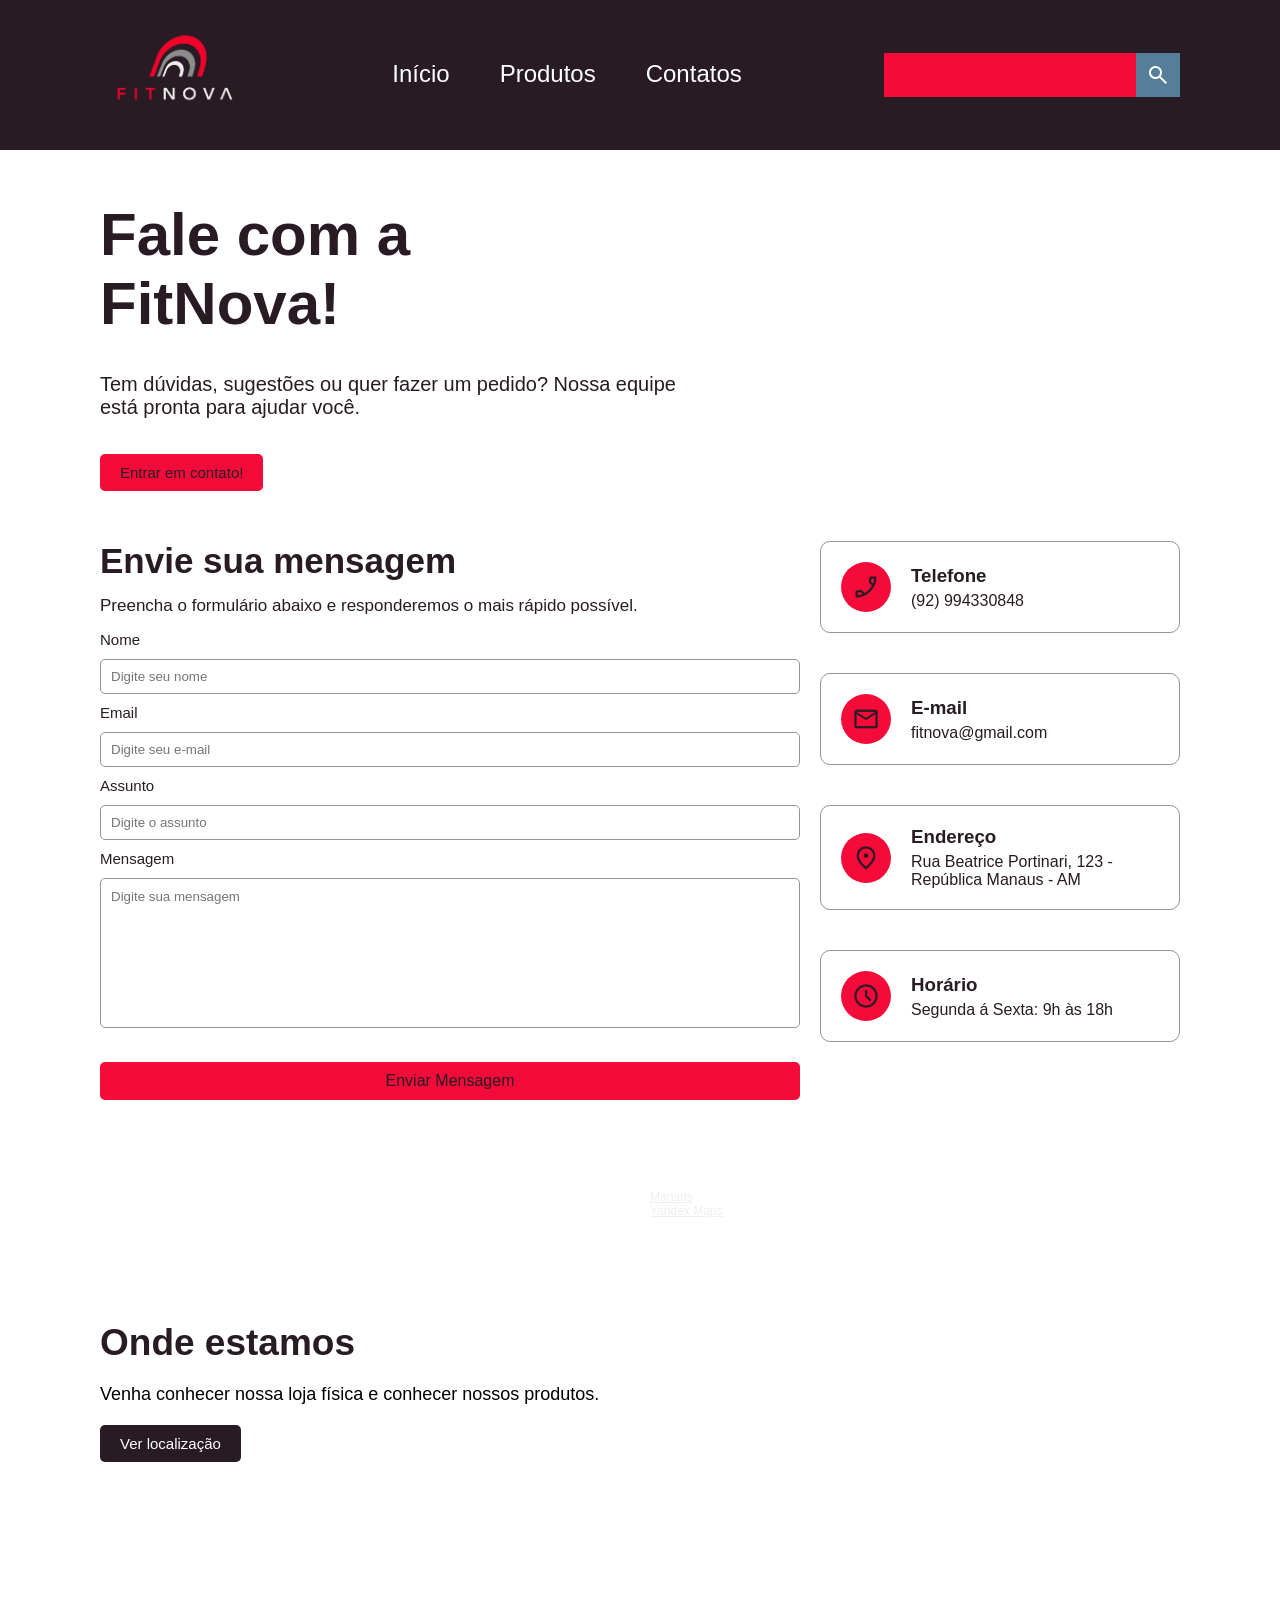
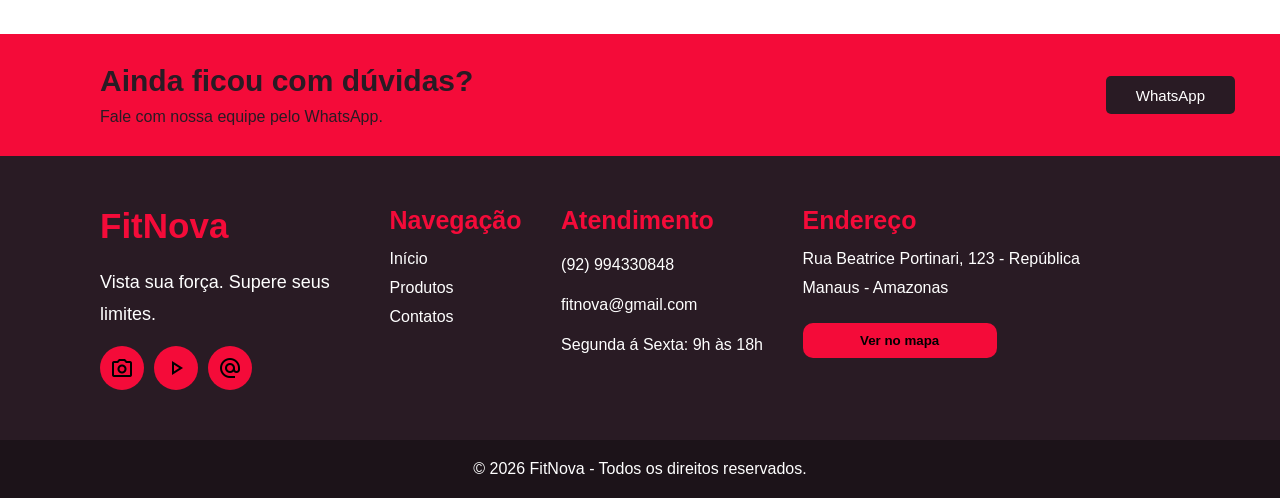
==== projeto-dw/pages/contatos.html @ f9133110 "link da estilização de contatos.html corrigido e adicionado um título em produtos.html" ====
<!DOCTYPE html>
<html lang="pt-br">
<head>
    <meta charset="UTF-8">
    <meta name="viewport" content="width=device-width, initial-scale=1.0">
    <link rel="stylesheet" href="../css/contatos.css">
    <link href="https://fonts.googleapis.com/css2?family=Material+Symbols+Outlined" rel="stylesheet" />
    <title>Contatos</title>
</head>
<body>
     <!-- HEADER -->
    <div id="header">
        <img id="logo" src="../img/logo.png" alt="">

        <div id="menu">
            <a href="../index.html">Início</a>
            <a href="produtos.html">Produtos</a>
            <a href="contatos.html">Contatos</a>
        </div>

        <div id="search">
            <input type="text" name="" id="">
            <span class="material-symbols-outlined">
                search
            </span>
        </div>
    </div>
    <!-- CONTATOS -->
    <div id="contato">
        <div id="talk">
            <h1>Fale com a  FitNova!</h1>
            <p>Tem dúvidas, sugestões ou quer fazer um pedido? Nossa equipe está pronta para ajudar você.</p>
            <button>Entrar em contato!</button>
        </div>
        <div id="send">
            <h2>Envie sua mensagem</h2>
            <p>Preencha o formulário abaixo e responderemos o mais rápido possível.</p>
            <label for="name">Nome</label>
            <input type="text" id="name" placeholder="Digite seu nome" name="nome" required>
            
            <label for="email">Email</label>
            <input type="email" id="email" placeholder="Digite seu e-mail" name="email" required>

            <label for="assunto">Assunto</label>
            <input type="text" id="assunto" placeholder="Digite o assunto" name="assunto" required>
            
            <label for="mensagem">Mensagem</label>
            <textarea id="mensagem" placeholder="Digite sua mensagem" name="mensagem" required></textarea>

            <button id="botao">Enviar Mensagem</button>
        </div>
        <div id="boxs">
            <div id="box1">
                <span class="material-symbols-outlined">
                    phone_enabled
                </span>
                <div class="texto">
                    <h3>Telefone</h3>
                    <p>(92) 994330848</p>
                </div>
            </div>
            
            <div id="box2" >
                <span class="material-symbols-outlined">
                mail
                </span>
                <div class="texto">
                    <h3>E-mail</h3>
                    <p>fitnova@gmail.com</p>
                </div>
            </div>
            
            <div id="box3">
                <span class="material-symbols-outlined">
                location_on
                </span>
                <div class="texto">
                    <h3>Endereço</h3>
                    <p>Rua Beatrice Portinari, 123 - República Manaus - AM</p>
                </div>
            </div>

            <div id="box4">
                <span class="material-symbols-outlined">
                schedule
                </span>
                <div class="texto">
                    <h3>Horário</h3>
                    <p>Segunda á Sexta: 9h às 18h</p>
                </div>
            </div>
        </div>
        <div id="locate">
            <div id="words">
                <h2>Onde estamos</h2>
                <p>Venha conhecer nossa loja física e conhecer nossos produtos.</p>
                <button>Ver localização</button>
            </div><div id="mapa" style="position:relative;overflow:hidden;"><a href="https://yandex.com/maps/21234/manaus/?utm_medium=mapframe&utm_source=maps" style="color:#eee;font-size:12px;position:absolute;top:0px;">Manaus</a><a href="https://yandex.com/maps/21234/manaus/?ll=-59.982250%2C-3.133990&utm_medium=mapframe&utm_source=maps&z=16.73" style="color:#eee;font-size:12px;position:absolute;top:14px;">Yandex Maps</a><iframe src="https://yandex.com/map-widget/v1/?ll=-59.982250%2C-3.133990&z=16.73" width="560" height="400" frameborder="1" allowfullscreen="true" style="position:relative;"></iframe></div>
        </div>
        <div id="duvida">
            <div id="perguntas">
                <h3>Ainda ficou com dúvidas?</h3>
                <p>Fale com nossa equipe pelo WhatsApp.</p>
            </div>
            <button>WhatsApp</button>
        </div>

    </div>
    <!-- BANNER -->
    <div id="banner">
    <div id="texto-banner">
        <h1>FitNova</h1>
        <p>Vista sua força. Supere seus limites.</p>
        <div id="button-banner">
            <button><span class="material-symbols-outlined">photo_camera</span></button>
            <button><span class="material-symbols-outlined">play_arrow</span></button>
            <button><span class="material-symbols-outlined">alternate_email</span></button>
        </div>
    </div>

    <div id="menu-banner">
        <h1>Navegação</h1>
        <a href="../index.html">Início</a>
        <a href="produtos.html">Produtos</a>
        <a href="contatos.html">Contatos</a>
    </div>
    <div id="info-banner">
        <h1>Atendimento</h1>
        <p>(92) 994330848</p>
        <p>fitnova@gmail.com</p>
        <p>Segunda á Sexta: 9h às 18h</p>
    </div>
    <div id="local-banner">
        <h1>Endereço</h1>
        <p>Rua Beatrice Portinari, 123 - República</p>
        <p>Manaus - Amazonas</p>
        <button>Ver no mapa</button>
    </div>
    </div>
    <div id="direitos">
        <p>© 2026 FitNova - Todos os direitos reservados.</p>
    </div>
</body>
</html>
---- projeto-dw/css/contatos.css ----
*{
    margin: 0;
    padding: 0;
    border: 0;
    font-family: Verdana, Geneva, Tahoma, sans-serif;
    box-sizing: border-box;
}

#header{
    background-color: #291b24;
    display: flex;
    flex-direction: row;
    justify-content: space-between;
    align-items: center;
    padding: 0 100px;
}

#logo{
    width: 150px;
}

#menu{
    display: flex;
    gap: 10px; 
}

#menu a{
    color: #fff;
    text-decoration: none;
    font-size: 24px;
    padding: 5px 20px;
    border-bottom: solid 3px transparent;
}

#menu a:hover{
    border-bottom: solid 3px #f40b39;
    transition: border 0.7s ease;
}

#search{
    display: flex;

}

#search input{
    background-color: #f40b39;
    font-size: 18px;
    padding: 10px;
    color: #000;
    outline: none;
}

#search input:focus{
    box-shadow: rgba(50, 50, 93, 0.25) 0px 6px 12px -2px, rgba(0, 0, 0, 0.3) 0px 3px 7px -3px;
}

#search span{
    background-color: #557f98;
    color: #fff;
    padding: 10px;
    cursor: pointer;
}

#search span:hover{
    box-shadow: rgba(0, 0, 0, 0.17) 0px -23px 25px 0px inset, rgba(0, 0, 0, 0.15) 0px -36px 30px 0px inset, rgba(0, 0, 0, 0.1) 0px -79px 40px 0px inset, rgba(0, 0, 0, 0.06) 0px 2px 1px, rgba(0, 0, 0, 0.09) 0px 4px 2px, rgba(0, 0, 0, 0.09) 0px 8px 4px, rgba(0, 0, 0, 0.09) 0px 16px 8px, rgba(0, 0, 0, 0.09) 0px 32px 16px;
}
/* CONTATOS */
#contato{
    display: flex;
    flex-wrap: wrap;
}
#talk{
    width: 100%;
    margin: 50px 100px;
}

#talk h1{
    margin-bottom: 35px;
    font-size: 60px;
    width: 500px;
    color: #291b24;
}
#talk p{
    width: 580px;
    font-size: 20px;
    margin-bottom: 35px;
    color: #291b24;
}
#talk button{
    font-size: 15px;
    background-color: #f40b39;
    padding: 10px 20px;
    border-radius: 5px;
    cursor: pointer;
    outline: none;
    color: #291b24;
}
#talk button:hover{
    cursor: pointer;
    box-shadow: rgba(0, 0, 0, 0.35) 0px 5px 15px;
    transition: all 0.5s ease;
    background-color: #c20829;
}

#send{
    flex: 2;
    margin-left: 100px;
}
#send h2{
    font-size: 35px;
    margin-bottom: 15px;
    color: #291b24;
}
#send p{
    font-size: 17px;
    margin-bottom: 15px;
    color: #291b24;
}
#send label{
    font-size: 15px;
    margin-bottom: 10px;
    color: #291b24;
}
#name, #email, #assunto{
    border: #949494 solid 1px ;
    border-radius: 5px;
    height: 35px;
    width: 700px;
    padding: 10px;
    display: block;
    outline: none;
    margin: 10px 0px;
}
#mensagem{
    border: 1px solid #949494;
    border-radius: 5px;
    width: 700px;
    height: 150px;
    padding: 10px;
    margin-top: 10px;
    margin-bottom: 30px;
    outline: none;
    resize: none;
}
#botao{
    width: 700px;
    background-color: #f40b39;
    font-size: 16px;
    padding: 10px 20px;
    border-radius: 5px;
    cursor: pointer;
    outline: none;
    color: #291b24;
}

#botao:hover{
    cursor: pointer;
    box-shadow: rgba(0, 0, 0, 0.35) 0px 5px 15px;
    transition: all 0.5s ease;
    background-color: #c20829;
}

#boxs{
    flex: 1;
    display: flex;
    flex-direction: column;
    gap: 20px;
    margin-right: 100px;
    
}
#box1,#box2,#box3,#box4{
    display: flex;
    align-items: center;
    gap: 20px;
    border: 1px solid #949494; 
    border-radius: 10px; 
    padding: 20px;
    margin-bottom: 20px;
    background-color: #fff;

}
#box1 span,#box2 span,#box3 span,#box4 span{
    width: 50px;
    height: 50px;
    min-width: 50px;
    display: flex;
    justify-content: center;
    align-items: center;
    background-color: #f40b39;
    border-radius: 50%;
    font-size: 28px;
    color: #291b24;
}
.texto{
    display: flex;
    flex-direction: column;
}
.texto h3{
    margin-bottom: 5px;
    color: #291b24;
}
.texto p{
    color: #291b24;
}

#locate{
    display: flex;
    align-items: center;
    gap: 50px;
    margin-top: 90px;
    margin-bottom: 40px;
}
#words{
    flex: 1 ;
    margin-left: 100px;
    display: block;
}
#words h2{
    color: #291b24;
    font-size: 37px;
    margin-bottom: 20px;
}
#words p{
    font-size: 18px;
    width: 500px;
    margin-bottom: 20px;
}
#words button{
    background-color: #291b24;
    padding:10px 20px ;
    border-radius: 5px;
    font-size: 15px;
    cursor: pointer;
    color: #fff;
    outline: none;
}
#words button:hover{
    background-color: #120c0f;
    transition: all 0.5s ease;
    cursor: pointer;
    box-shadow: rgba(0, 0, 0, 0.35) 0px 5px 15px;
}
#mapa{
    flex: 3;
}
#mapa iframe{
    width: 650px;
    height: 400px;
    border-radius: 20px;
}

#duvida{
    background-color: #f40b39;
    width: 100%;
    height: auto;
    display: flex;
    padding-left: 100px;
    flex-wrap: wrap;
    justify-content: space-between;
}
#perguntas{
    margin: 30px 0px;
}
#perguntas h3{
    color: #291b24;
    font-size: 30px;
    margin-bottom: 10px;
}
#perguntas p{
    color: #291b24;
    font-size: 16px;
}
#duvida button{
    font-size: 15px;
    margin: 42px 45px;
    padding: 1px 30px;
    border-radius: 5px;
    background-color: #291b24;
    color: #fff;
    cursor: pointer;
    outline: none;
}
#duvida button:hover{
    background-color: #120c0f;
    transition: all 0.5s ease;
    cursor: pointer;
    box-shadow: rgba(0, 0, 0, 0.35) 0px 5px 15px;
}
/* BANNER */

#banner{
    background-color: #291b24;
    display: flex;
    padding: 50px 100px;
    justify-content: space-between;
    flex-wrap: wrap;
}

#texto-banner{
    display: flex;
    flex-direction: column;
    width: 250px;
}

#texto-banner h1{
    color: #f40b39;
    font-size: 35px;
    margin-bottom: 20px;
}

#texto-banner p{
    color: white;
    font-size: 18px;
    margin-bottom:15px;
    line-height: 1.8;
}

/* mudei aqui */

#button-banner{
    display: flex;
    gap: 10px;
    flex-wrap: wrap;
}

/* mudei aqui */

#button-banner button{
    padding: 10px;
    background-color: #f40b39;
    border-radius: 50%;
    display: flex;
}

#menu-banner{
    display: flex;
    flex-direction: column;
}

#menu-banner h1{
    color: #f40b39;
    font-size: 25px;
    margin-bottom: 10px;
}

#menu-banner a{
    text-decoration: none;
    color: white;
    line-height: 1.8;
}

/* mudei aqui */

#menu-banner a:hover{
    border-bottom: solid 3px #f40b39;
    transition: border 0.7s ease;
    width: 80px;
}

#info-banner{
    display: flex;
    flex-direction: column;
}

#info-banner h1{
    color: #f40b39;
    font-size: 25px;
    margin-bottom: 10px;
}

#info-banner p{
    line-height: 2.5;
    color: white;
}

#local-banner{
    display: flex;
    flex-direction: column;
    padding: 0px 100px 0px 0px;
}

#local-banner h1{
    color: #f40b39;
    font-size: 25px;
    margin-bottom: 10px;
}

#local-banner p{
    color: white;
    line-height: 1.8;
}

#local-banner button{
    padding: 10px;
    background-color: #f40b39;
    border-radius: 10px;
    width: 70%;
    margin-top: 20px;
    font-weight: bold;
}

#banner button:hover{
    cursor: pointer;
    box-shadow: rgba(0, 0, 0, 0.35) 0px 5px 15px;
    transition: all 0.5s ease;
    background-color: #c20829;
}

/* DIREITOS */

#direitos{
    background-color: #1c1319;
    text-align: center;
    padding: 20px 100px;
    color: white;
}
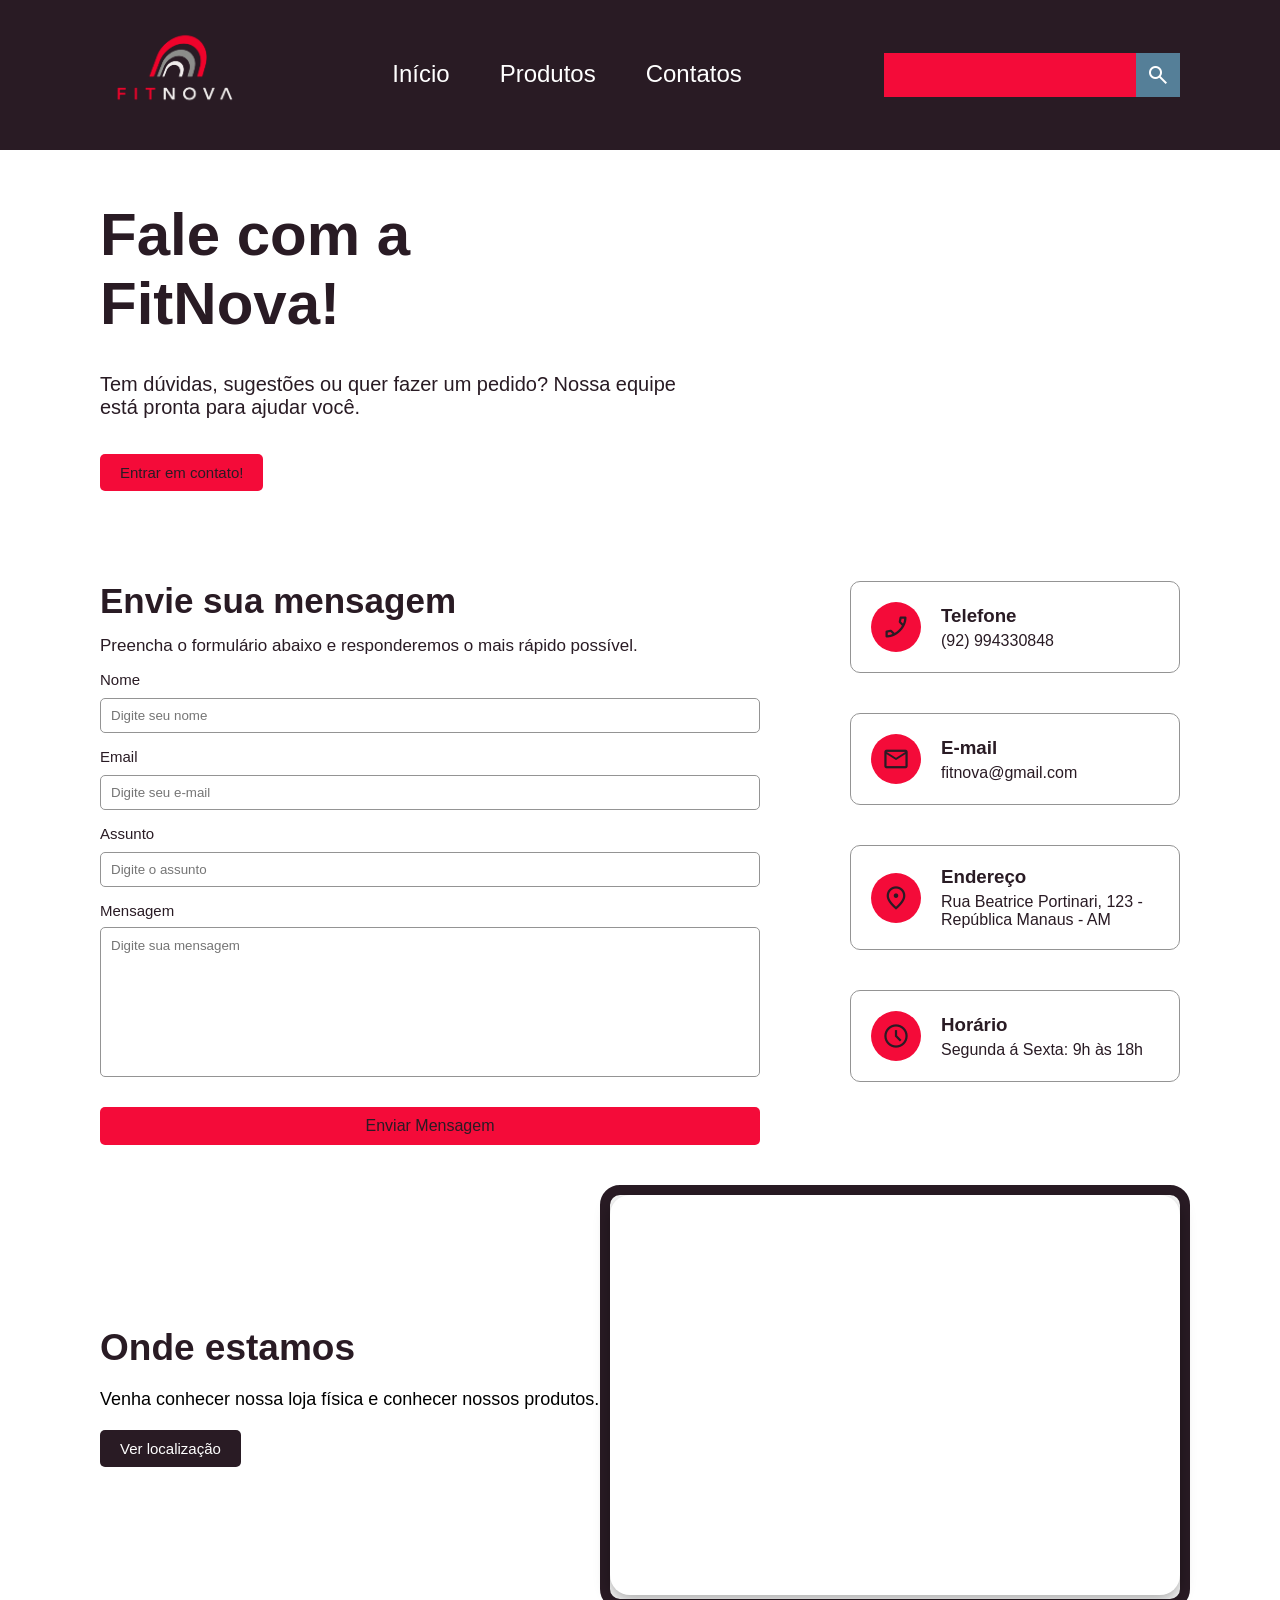
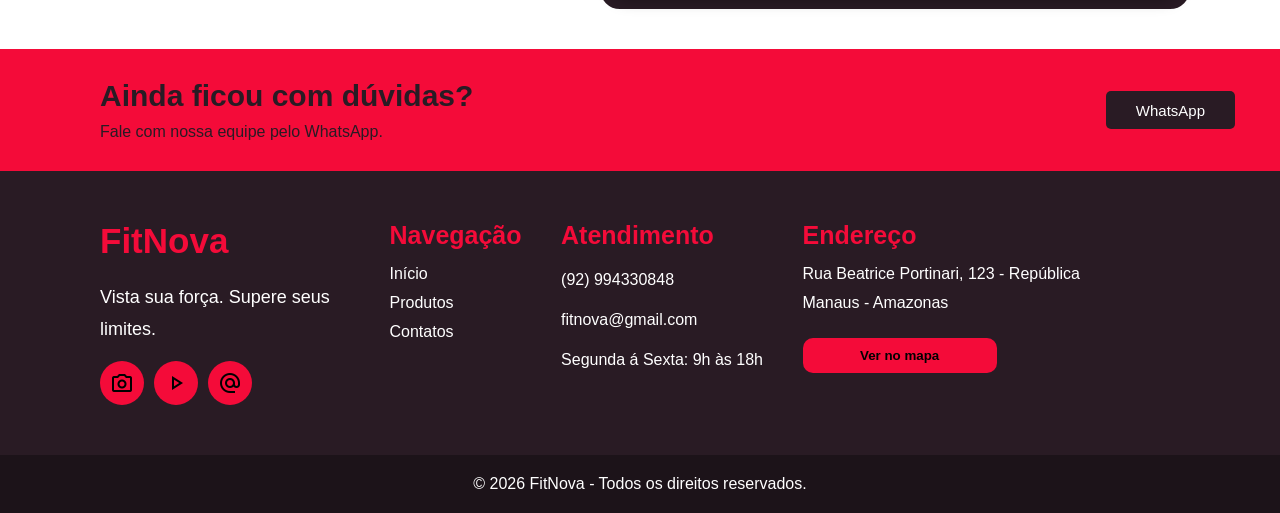
==== commit 2de95927: "calma" ====
--- a/projeto-dw/pages/contatos.html
+++ b/projeto-dw/pages/contatos.html
@@ -5,6 +5,7 @@
     <meta name="viewport" content="width=device-width, initial-scale=1.0">
     <link rel="stylesheet" href="../css/contatos.css">
     <link href="https://fonts.googleapis.com/css2?family=Material+Symbols+Outlined" rel="stylesheet" />
+    <link rel="icon" href="../img/logo.png" type="image/png">
     <title>Contatos</title>
 </head>
 <body>
@@ -95,7 +96,14 @@
                 <h2>Onde estamos</h2>
                 <p>Venha conhecer nossa loja física e conhecer nossos produtos.</p>
                 <button>Ver localização</button>
-            </div><div id="mapa" style="position:relative;overflow:hidden;"><a href="https://yandex.com/maps/21234/manaus/?utm_medium=mapframe&utm_source=maps" style="color:#eee;font-size:12px;position:absolute;top:0px;">Manaus</a><a href="https://yandex.com/maps/21234/manaus/?ll=-59.982250%2C-3.133990&utm_medium=mapframe&utm_source=maps&z=16.73" style="color:#eee;font-size:12px;position:absolute;top:14px;">Yandex Maps</a><iframe src="https://yandex.com/map-widget/v1/?ll=-59.982250%2C-3.133990&z=16.73" width="560" height="400" frameborder="1" allowfullscreen="true" style="position:relative;"></iframe></div>
+            </div>
+            <div id="mapa">
+                <iframe
+                    src="https://yandex.com/map-widget/v1/?ll=-59.982250%2C-3.133990&z=16.73"
+                    frameborder="0"
+                    allowfullscreen>
+               </iframe>
+</div>
         </div>
         <div id="duvida">
             <div id="perguntas">
@@ -120,9 +128,9 @@
 
     <div id="menu-banner">
         <h1>Navegação</h1>
-        <a href="../index.html">Início</a>
-        <a href="produtos.html">Produtos</a>
-        <a href="contatos.html">Contatos</a>
+        <a href="index.html">Início</a>
+        <a href="pages/produtos.html">Produtos</a>
+        <a href="pages/contatos.html">Contatos</a>
     </div>
     <div id="info-banner">
         <h1>Atendimento</h1>
--- a/projeto-dw/css/contatos.css
+++ b/projeto-dw/css/contatos.css
@@ -68,10 +68,12 @@
 #contato{
     display: flex;
     flex-wrap: wrap;
+    gap: 40px;
 }
 #talk{
     width: 100%;
     margin: 50px 100px;
+    height: auto;
 }
 
 #talk h1{
@@ -105,6 +107,7 @@
 #send{
     flex: 2;
     margin-left: 100px;
+    margin-right: 50px;
 }
 #send h2{
     font-size: 35px;
@@ -117,30 +120,33 @@
     color: #291b24;
 }
 #send label{
+    display: block;
     font-size: 15px;
-    margin-bottom: 10px;
+    margin-top: 15px;
+    margin-bottom: 8px;
     color: #291b24;
 }
 #name, #email, #assunto{
     border: #949494 solid 1px ;
     border-radius: 5px;
     height: 35px;
-    width: 700px;
+    width: 100%;
     padding: 10px;
     display: block;
     outline: none;
     margin: 10px 0px;
 }
 #mensagem{
+    display: block;
     border: 1px solid #949494;
     border-radius: 5px;
-    width: 700px;
+    width: 100%;
     height: 150px;
     padding: 10px;
-    margin-top: 10px;
+    margin-top: 0;
     margin-bottom: 30px;
-    outline: none;
     resize: none;
+    outline: none;
 }
 #botao{
     width: 700px;
@@ -151,6 +157,7 @@
     cursor: pointer;
     outline: none;
     color: #291b24;
+    width: 100%;
 }
 
 #botao:hover{
@@ -166,6 +173,8 @@
     flex-direction: column;
     gap: 20px;
     margin-right: 100px;
+    width: 100%;
+    height: auto;
     
 }
 #box1,#box2,#box3,#box4{
@@ -206,9 +215,9 @@
 #locate{
     display: flex;
     align-items: center;
-    gap: 50px;
-    margin-top: 90px;
-    margin-bottom: 40px;
+    flex-wrap: wrap;
+    width: 100%;
+    margin-right: 90px;
 }
 #words{
     flex: 1 ;
@@ -242,11 +251,15 @@
 }
 #mapa{
     flex: 3;
+    /* width: 100%; */
+    border: solid 10px #291b24;
+    border-radius: 20px;
 }
 #mapa iframe{
-    width: 650px;
+    width: 100%;
     height: 400px;
     border-radius: 20px;
+    box-shadow: rgba(0, 0, 0, 0.35) 0px 5px 15px;
 }
 
 #duvida{
@@ -286,6 +299,8 @@
     cursor: pointer;
     box-shadow: rgba(0, 0, 0, 0.35) 0px 5px 15px;
 }
+
+
 /* BANNER */
 
 #banner{
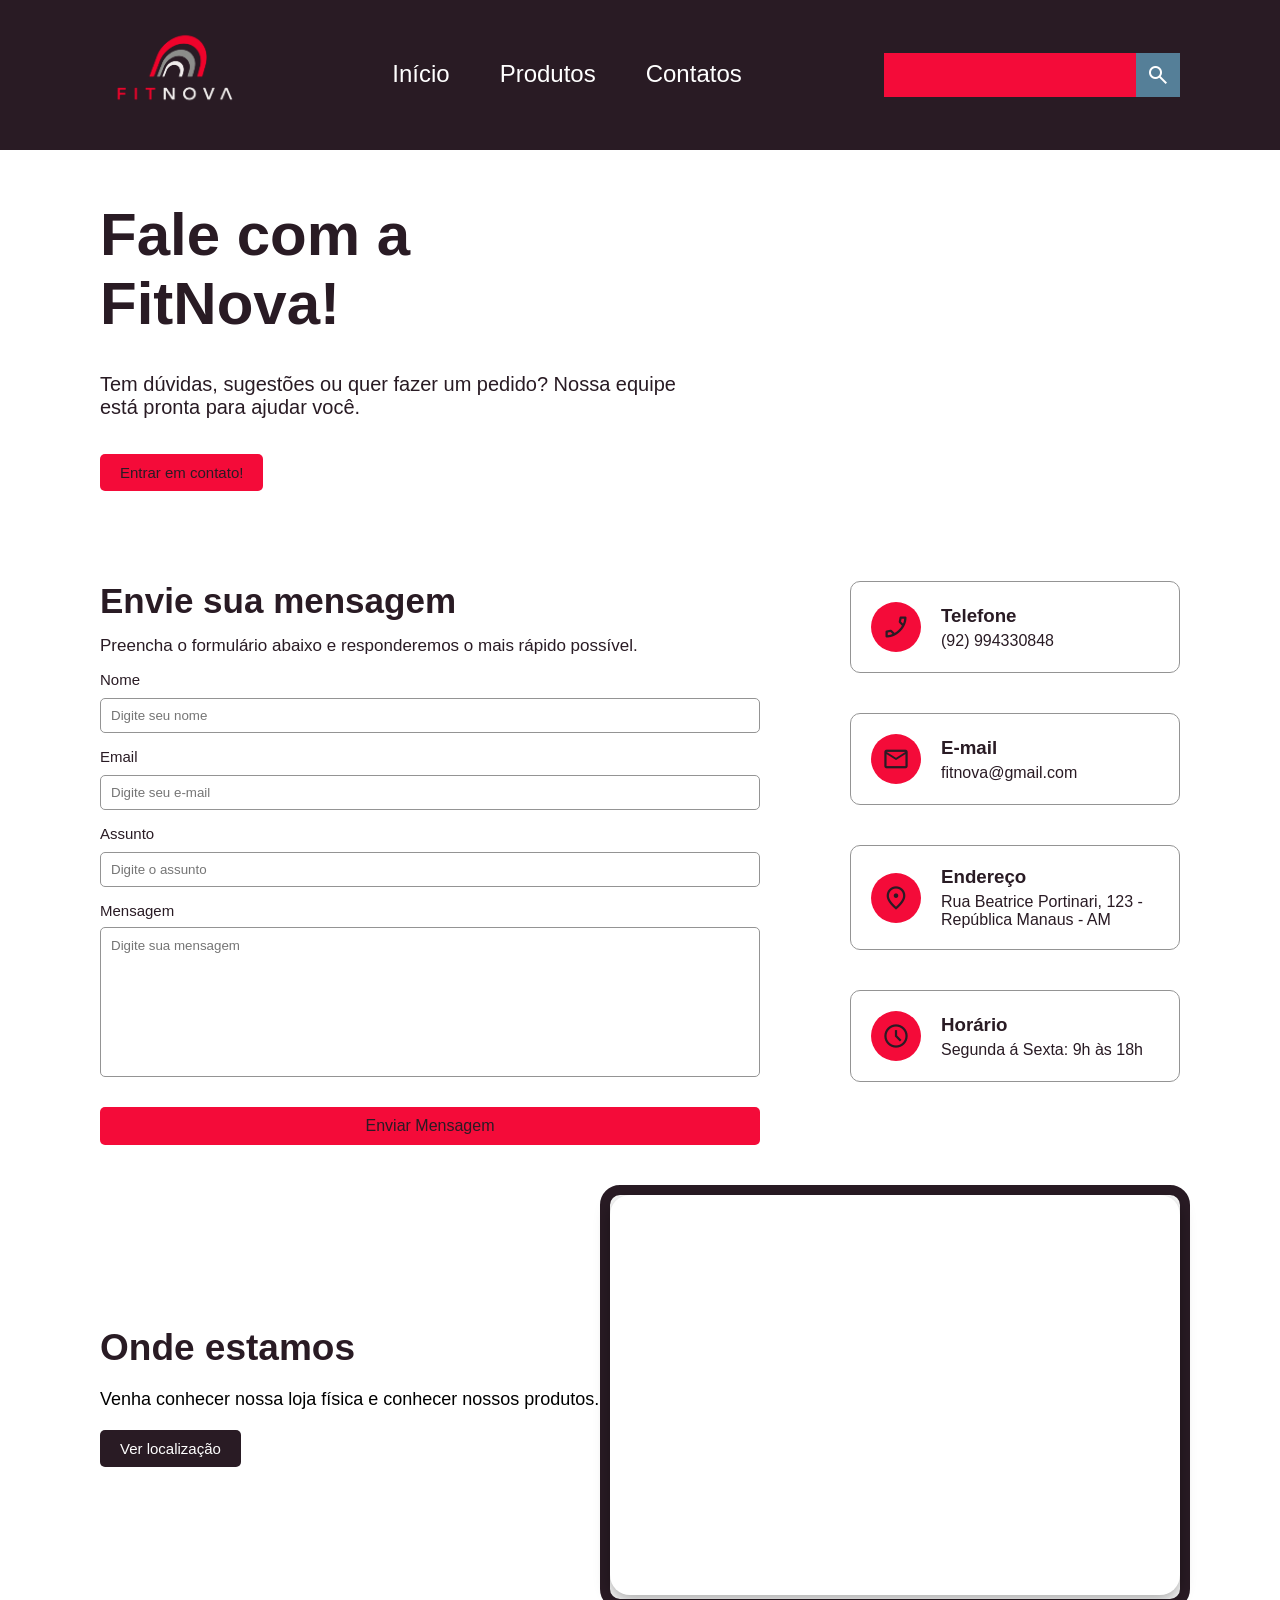
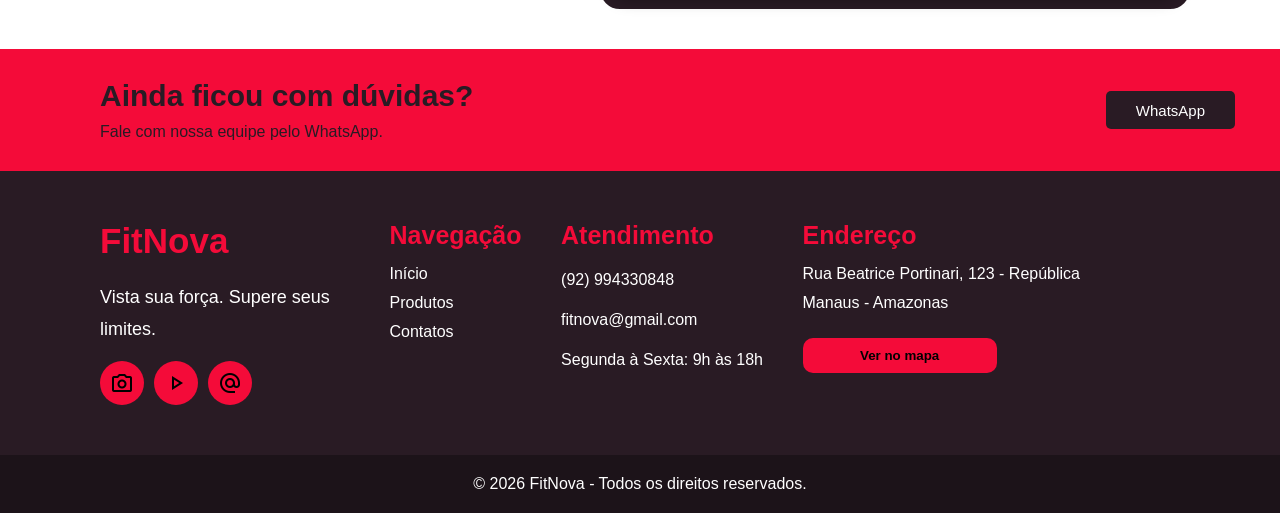
==== commit 0781fe76: "corrigido os links em contatos.html" ====
--- a/projeto-dw/pages/contatos.html
+++ b/projeto-dw/pages/contatos.html
@@ -128,15 +128,15 @@
 
     <div id="menu-banner">
         <h1>Navegação</h1>
-        <a href="index.html">Início</a>
-        <a href="pages/produtos.html">Produtos</a>
-        <a href="pages/contatos.html">Contatos</a>
+        <a href="../index.html">Início</a>
+        <a href="produtos.html">Produtos</a>
+        <a href="contatos.html">Contatos</a>
     </div>
     <div id="info-banner">
         <h1>Atendimento</h1>
         <p>(92) 994330848</p>
         <p>fitnova@gmail.com</p>
-        <p>Segunda á Sexta: 9h às 18h</p>
+        <p>Segunda à Sexta: 9h às 18h</p>
     </div>
     <div id="local-banner">
         <h1>Endereço</h1>
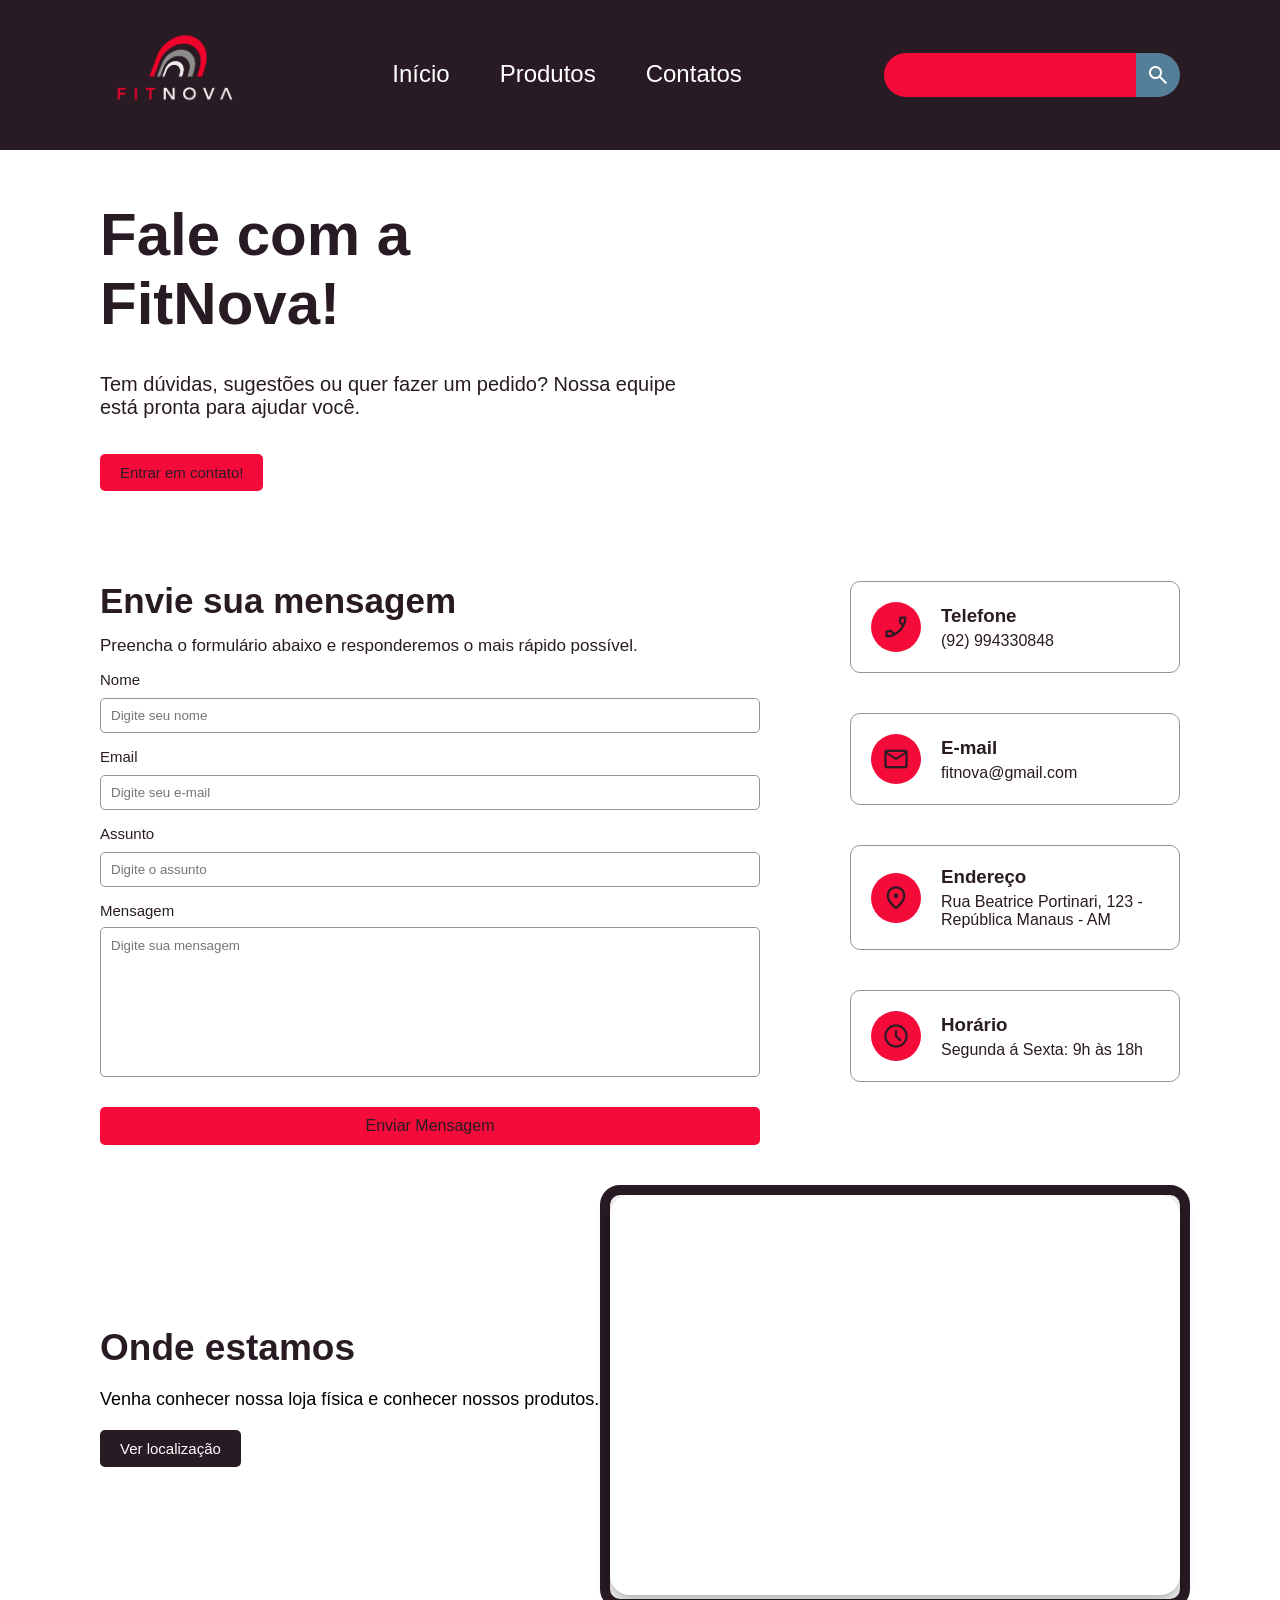
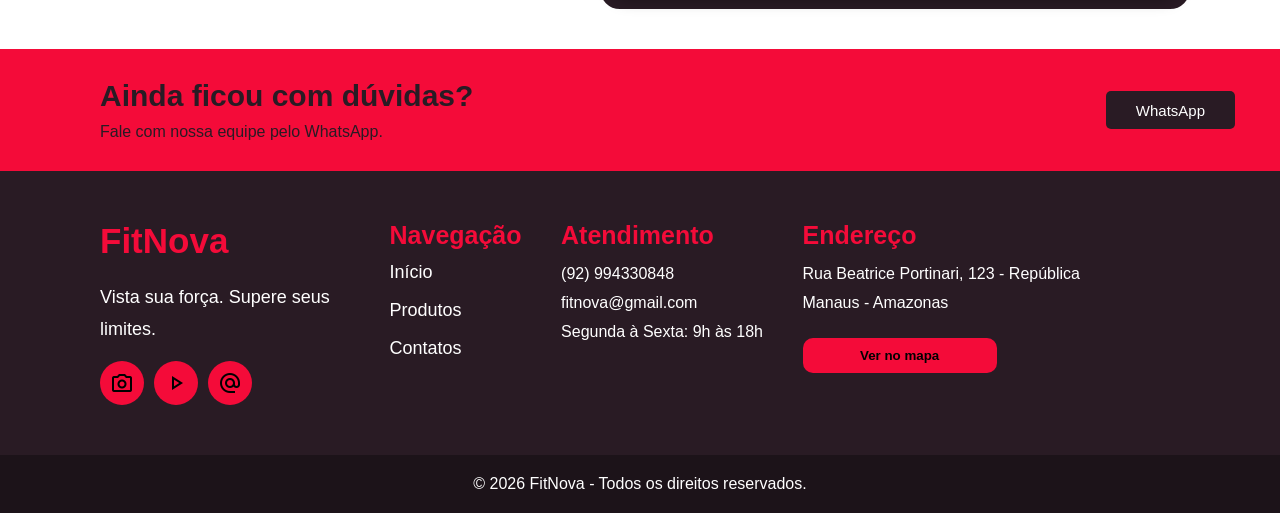
==== commit 16a707e6: "pull na branch  main, adicionei footer e banner nos contatos" ====
--- a/projeto-dw/pages/contatos.html
+++ b/projeto-dw/pages/contatos.html
@@ -9,23 +9,23 @@
     <title>Contatos</title>
 </head>
 <body>
-     <!-- HEADER -->
-    <div id="header">
+    <!-- HEADER -->
+    <header>
         <img id="logo" src="../img/logo.png" alt="">
 
-        <div id="menu">
+        <nav>
             <a href="../index.html">Início</a>
             <a href="produtos.html">Produtos</a>
             <a href="contatos.html">Contatos</a>
-        </div>
+        </nav>
 
         <div id="search">
             <input type="text" name="" id="">
-            <span class="material-symbols-outlined">
-                search
-            </span>
+            <span class="material-symbols-outlined">search</span>
         </div>
-    </div>
+    </header>
+
+    <main>
     <!-- CONTATOS -->
     <div id="contato">
         <div id="talk">
@@ -114,39 +114,43 @@
         </div>
 
     </div>
-    <!-- BANNER -->
-    <div id="banner">
-    <div id="texto-banner">
-        <h1>FitNova</h1>
-        <p>Vista sua força. Supere seus limites.</p>
-        <div id="button-banner">
-            <button><span class="material-symbols-outlined">photo_camera</span></button>
-            <button><span class="material-symbols-outlined">play_arrow</span></button>
-            <button><span class="material-symbols-outlined">alternate_email</span></button>
+   <!-- FOOTER -->
+    <footer>
+        <div id="texto-banner">
+            <h1>FitNova</h1>
+            <p>Vista sua força. Supere seus limites.</p>
+            <div id="button-banner">
+                <button><span class="material-symbols-outlined">photo_camera</span></button>
+                <button><span class="material-symbols-outlined">play_arrow</span></button>
+                <button><span class="material-symbols-outlined">alternate_email</span></button>
+            </div>
         </div>
-    </div>
 
-    <div id="menu-banner">
-        <h1>Navegação</h1>
-        <a href="../index.html">Início</a>
-        <a href="produtos.html">Produtos</a>
-        <a href="contatos.html">Contatos</a>
-    </div>
-    <div id="info-banner">
-        <h1>Atendimento</h1>
-        <p>(92) 994330848</p>
-        <p>fitnova@gmail.com</p>
-        <p>Segunda à Sexta: 9h às 18h</p>
-    </div>
-    <div id="local-banner">
-        <h1>Endereço</h1>
-        <p>Rua Beatrice Portinari, 123 - República</p>
-        <p>Manaus - Amazonas</p>
-        <button>Ver no mapa</button>
-    </div>
-    </div>
-    <div id="direitos">
-        <p>© 2026 FitNova - Todos os direitos reservados.</p>
-    </div>
+        <div id="menu-footer">
+            <h1>Navegação</h1>
+            <nav id="footer-nav">
+            <a href="../index.html">Início</a>
+            <a href="produtos.html">Produtos</a>
+            <a href="contatos.html">Contatos</a>
+            </nav>
+            </div>
+
+        <div id="info-banner">
+            <h1>Atendimento</h1>
+            <p>(92) 994330848</p>
+            <p>fitnova@gmail.com</p>
+            <p>Segunda à Sexta: 9h às 18h</p>
+        </div>
+
+        <div id="local-banner">
+            <h1>Endereço</h1>
+            <p>Rua Beatrice Portinari, 123 - República</p>
+            <p>Manaus - Amazonas</p>
+            <a href="contatos.html"><button>Ver no mapa</button></a>
+        </div>
+
+    </footer>
+
+    <p id="direitos">© 2026 FitNova - Todos os direitos reservados.</p>
 </body>
 </html>
--- a/projeto-dw/css/contatos.css
+++ b/projeto-dw/css/contatos.css
@@ -6,7 +6,9 @@
     box-sizing: border-box;
 }
 
-#header{
+/* HEADER */
+
+header{
     background-color: #291b24;
     display: flex;
     flex-direction: row;
@@ -19,12 +21,12 @@
     width: 150px;
 }
 
-#menu{
+nav{
     display: flex;
     gap: 10px; 
 }
 
-#menu a{
+nav a{
     color: #fff;
     text-decoration: none;
     font-size: 24px;
@@ -32,7 +34,7 @@
     border-bottom: solid 3px transparent;
 }
 
-#menu a:hover{
+header a:hover{
     border-bottom: solid 3px #f40b39;
     transition: border 0.7s ease;
 }
@@ -48,6 +50,7 @@
     padding: 10px;
     color: #000;
     outline: none;
+    border-radius: 40px 0px 0px 40px;
 }
 
 #search input:focus{
@@ -59,11 +62,13 @@
     color: #fff;
     padding: 10px;
     cursor: pointer;
+    border-radius: 0px 40px 40px 0px;
 }
 
 #search span:hover{
     box-shadow: rgba(0, 0, 0, 0.17) 0px -23px 25px 0px inset, rgba(0, 0, 0, 0.15) 0px -36px 30px 0px inset, rgba(0, 0, 0, 0.1) 0px -79px 40px 0px inset, rgba(0, 0, 0, 0.06) 0px 2px 1px, rgba(0, 0, 0, 0.09) 0px 4px 2px, rgba(0, 0, 0, 0.09) 0px 8px 4px, rgba(0, 0, 0, 0.09) 0px 16px 8px, rgba(0, 0, 0, 0.09) 0px 32px 16px;
 }
+
 /* CONTATOS */
 #contato{
     display: flex;
@@ -301,14 +306,32 @@
 }
 
 
-/* BANNER */
-
-#banner{
+/* FOOTER */
+
+footer{
     background-color: #291b24;
     display: flex;
     padding: 50px 100px;
     justify-content: space-between;
     flex-wrap: wrap;
+}
+
+footer h1{
+    color: #f40b39;
+    font-size: 25px;
+    margin-bottom: 10px;
+}
+
+footer p{
+    color: white;
+    line-height: 1.8;
+}
+
+footer button:hover{
+    cursor: pointer;
+    box-shadow: rgba(0, 0, 0, 0.35) 0px 5px 15px;
+    transition: all 0.5s ease;
+    background-color: #c20829;
 }
 
 #texto-banner{
@@ -330,16 +353,12 @@
     line-height: 1.8;
 }
 
-/* mudei aqui */
-
 #button-banner{
     display: flex;
     gap: 10px;
     flex-wrap: wrap;
 }
 
-/* mudei aqui */
-
 #button-banner button{
     padding: 10px;
     background-color: #f40b39;
@@ -347,62 +366,29 @@
     display: flex;
 }
 
-#menu-banner{
+#footer-nav{
     display: flex;
     flex-direction: column;
 }
 
-#menu-banner h1{
-    color: #f40b39;
-    font-size: 25px;
-    margin-bottom: 10px;
-}
-
-#menu-banner a{
+#footer-nav a{
     text-decoration: none;
     color: white;
-    line-height: 1.8;
-}
-
-/* mudei aqui */
-
-#menu-banner a:hover{
+    font-size: 18px;
+    line-height: 1.4;
+    padding: 0px;
+}
+
+#footer-nav a:hover{
     border-bottom: solid 3px #f40b39;
     transition: border 0.7s ease;
     width: 80px;
 }
 
-#info-banner{
-    display: flex;
-    flex-direction: column;
-}
-
-#info-banner h1{
-    color: #f40b39;
-    font-size: 25px;
-    margin-bottom: 10px;
-}
-
-#info-banner p{
-    line-height: 2.5;
-    color: white;
-}
-
 #local-banner{
     display: flex;
     flex-direction: column;
     padding: 0px 100px 0px 0px;
-}
-
-#local-banner h1{
-    color: #f40b39;
-    font-size: 25px;
-    margin-bottom: 10px;
-}
-
-#local-banner p{
-    color: white;
-    line-height: 1.8;
 }
 
 #local-banner button{
@@ -414,18 +400,11 @@
     font-weight: bold;
 }
 
-#banner button:hover{
-    cursor: pointer;
-    box-shadow: rgba(0, 0, 0, 0.35) 0px 5px 15px;
-    transition: all 0.5s ease;
-    background-color: #c20829;
-}
-
-/* DIREITOS */
+
 
 #direitos{
     background-color: #1c1319;
-    text-align: center;
     padding: 20px 100px;
     color: white;
-}
+    text-align: center;
+}
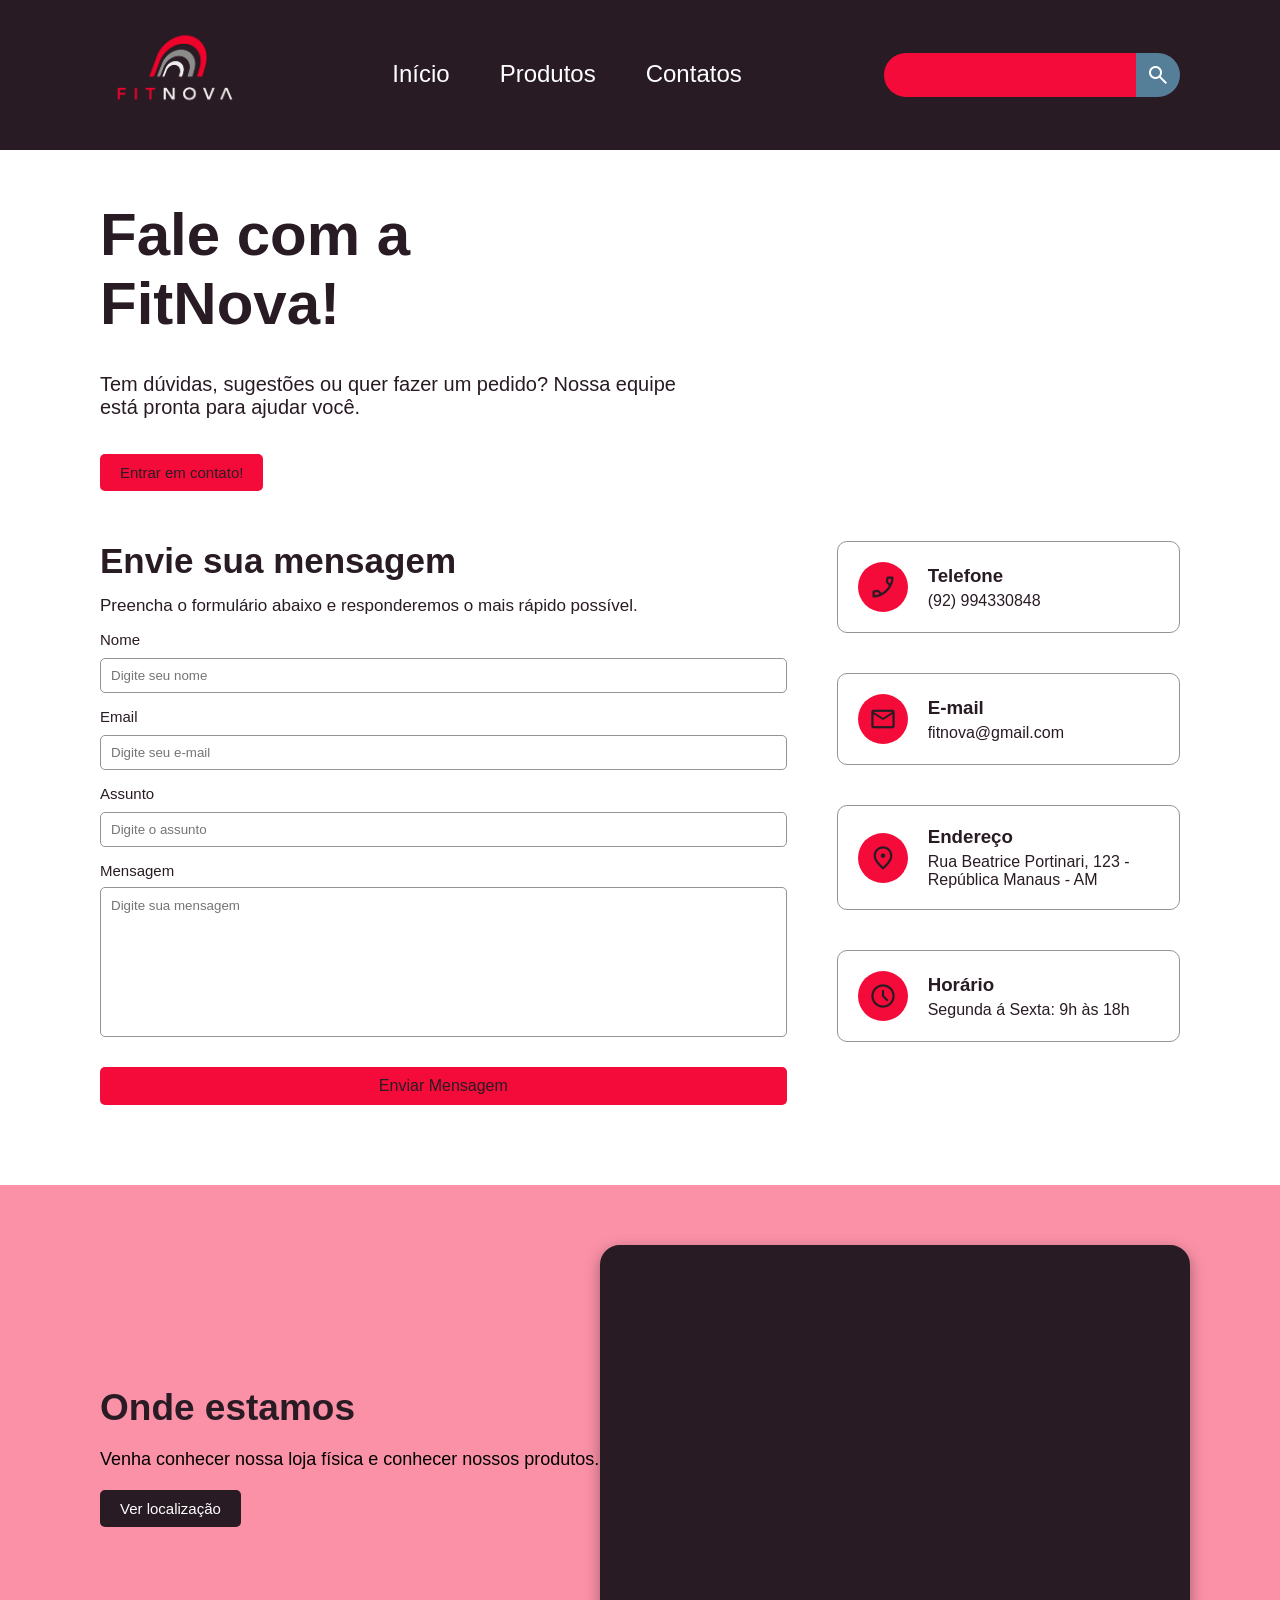
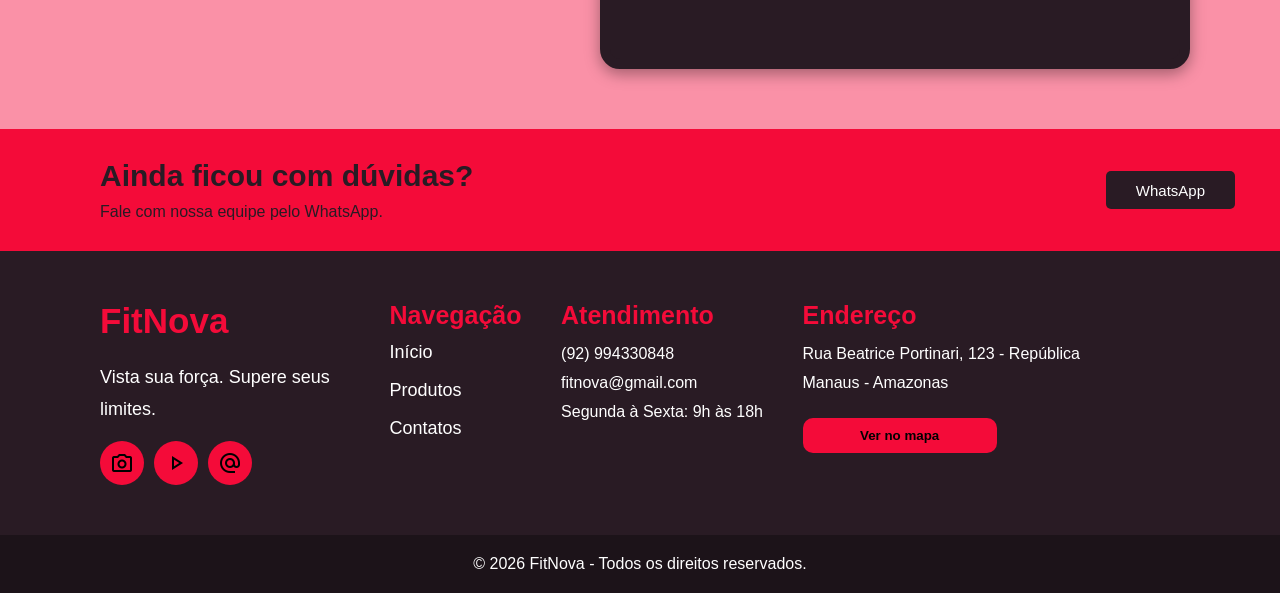
==== commit 454e076e: "tirei umas funções sem utilidade" ====
--- a/projeto-dw/pages/contatos.html
+++ b/projeto-dw/pages/contatos.html
@@ -20,7 +20,7 @@
         </nav>
 
         <div id="search">
-            <input type="text" name="" id="">
+            <input type="text">
             <span class="material-symbols-outlined">search</span>
         </div>
     </header>
--- a/projeto-dw/css/contatos.css
+++ b/projeto-dw/css/contatos.css
@@ -73,7 +73,6 @@
 #contato{
     display: flex;
     flex-wrap: wrap;
-    gap: 40px;
 }
 #talk{
     width: 100%;
@@ -113,6 +112,7 @@
     flex: 2;
     margin-left: 100px;
     margin-right: 50px;
+    margin-bottom: 80px;
 }
 #send h2{
     font-size: 35px;
@@ -222,7 +222,10 @@
     align-items: center;
     flex-wrap: wrap;
     width: 100%;
-    margin-right: 90px;
+    padding-right: 90px;
+    padding-top: 60px;
+    padding-bottom: 60px;
+    background-color: #f40b3a72;
 }
 #words{
     flex: 1 ;
@@ -256,15 +259,15 @@
 }
 #mapa{
     flex: 3;
-    /* width: 100%; */
     border: solid 10px #291b24;
     border-radius: 20px;
+    background-color: #291b24;
+    box-shadow: rgba(0, 0, 0, 0.35) 0px 5px 15px;
 }
 #mapa iframe{
     width: 100%;
     height: 400px;
     border-radius: 20px;
-    box-shadow: rgba(0, 0, 0, 0.35) 0px 5px 15px;
 }
 
 #duvida{
@@ -407,4 +410,4 @@
     padding: 20px 100px;
     color: white;
     text-align: center;
-}+}
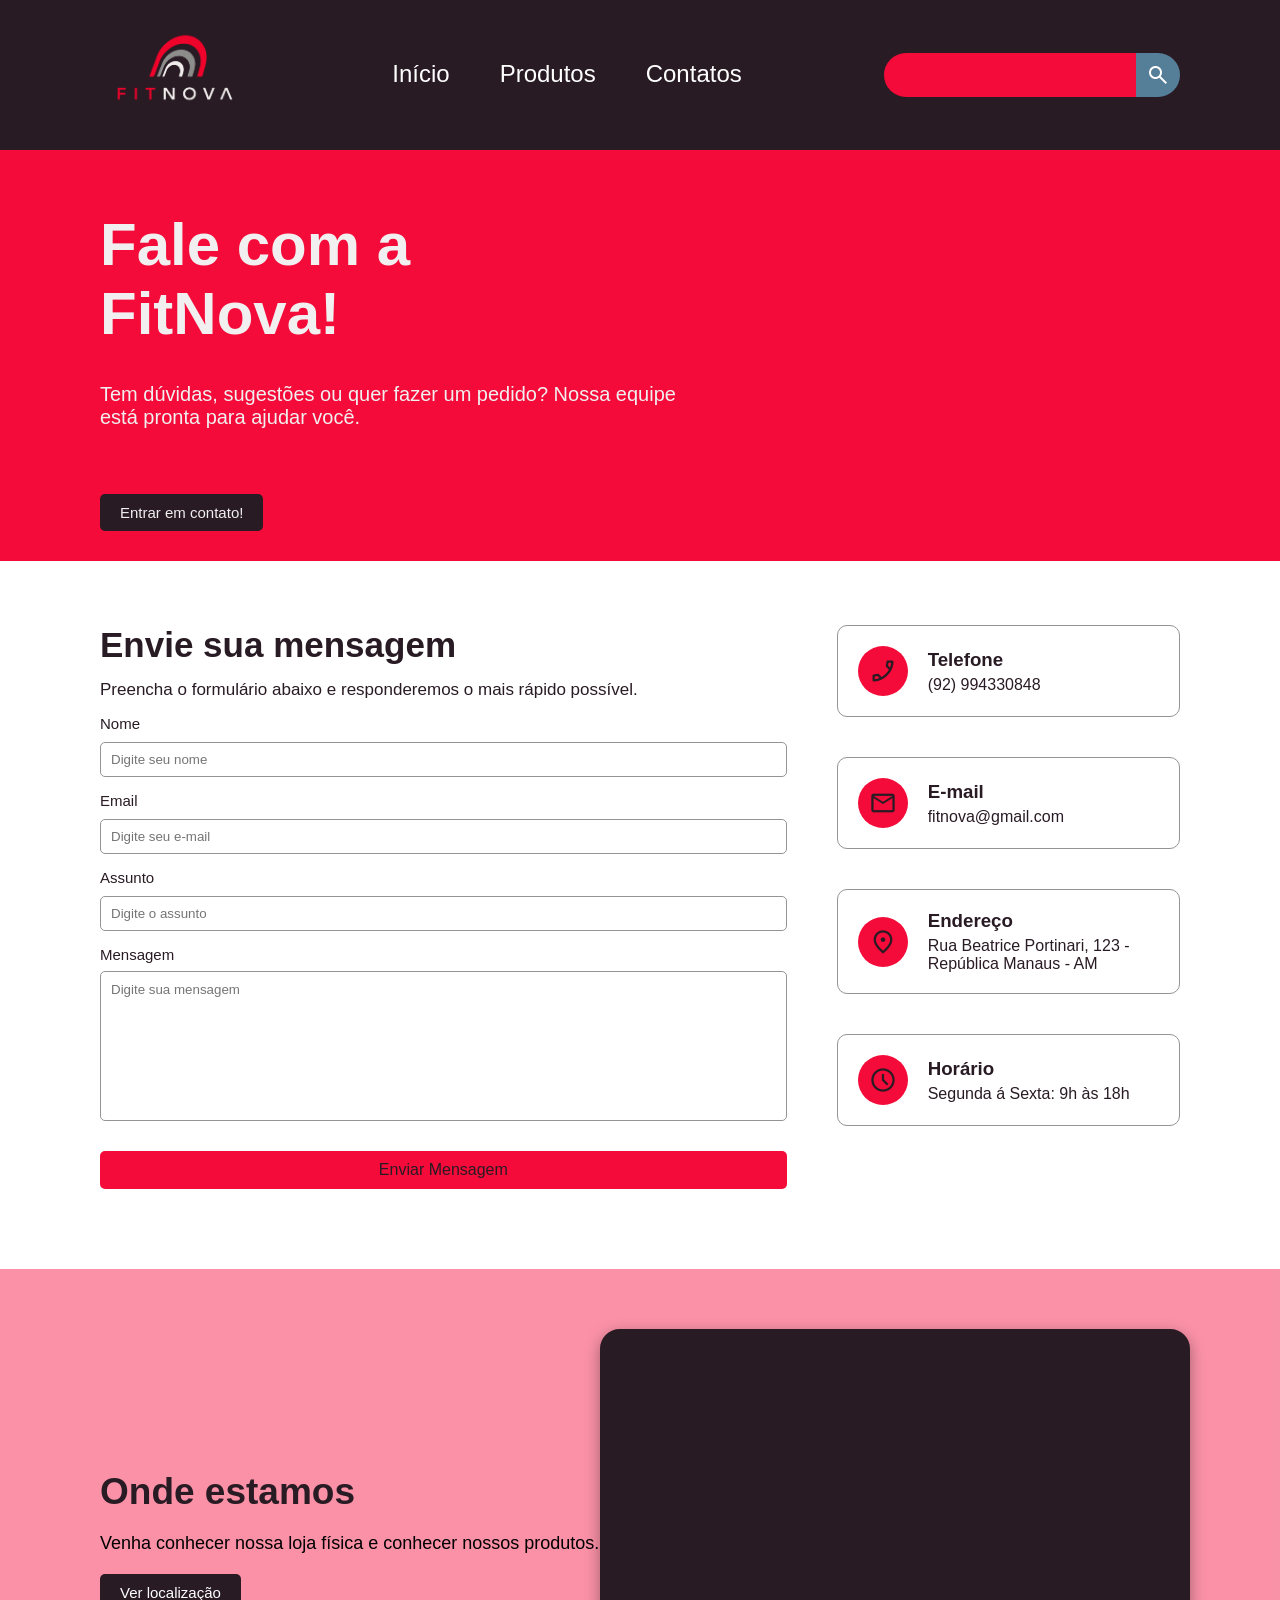
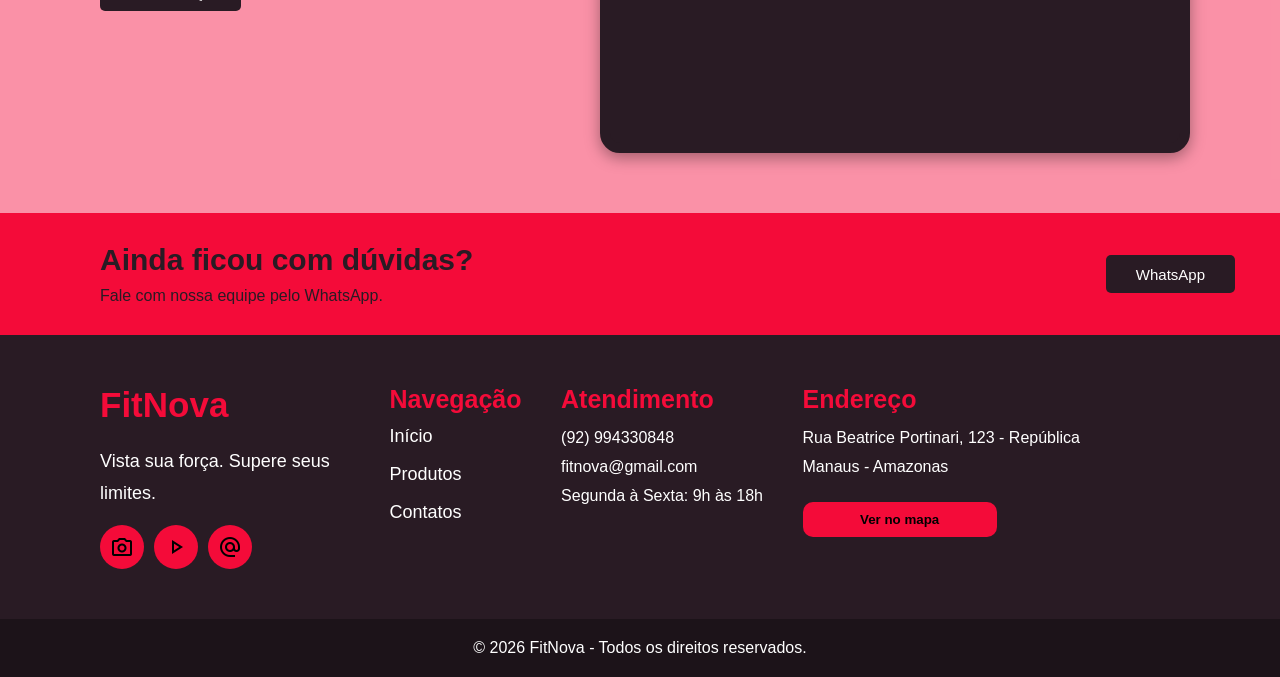
==== commit d329c5b0: "tentei" ====
--- a/projeto-dw/pages/contatos.html
+++ b/projeto-dw/pages/contatos.html
@@ -1,5 +1,6 @@
 <!DOCTYPE html>
 <html lang="pt-br">
+
 <head>
     <meta charset="UTF-8">
     <meta name="viewport" content="width=device-width, initial-scale=1.0">
@@ -8,6 +9,7 @@
     <link rel="icon" href="../img/logo.png" type="image/png">
     <title>Contatos</title>
 </head>
+
 <body>
     <!-- HEADER -->
     <header>
@@ -26,131 +28,132 @@
     </header>
 
     <main>
-    <!-- CONTATOS -->
-    <div id="contato">
+        <!-- CONTATOS -->
         <div id="talk">
-            <h1>Fale com a  FitNova!</h1>
-            <p>Tem dúvidas, sugestões ou quer fazer um pedido? Nossa equipe está pronta para ajudar você.</p>
-            <button>Entrar em contato!</button>
+            <div id="talk-text">
+                <h1>Fale com a FitNova!</h1>
+                <p>Tem dúvidas, sugestões ou quer fazer um pedido? Nossa equipe está pronta para ajudar você.</p>
+                <button>Entrar em contato!</button>
+            </div>
         </div>
-        <div id="send">
-            <h2>Envie sua mensagem</h2>
-            <p>Preencha o formulário abaixo e responderemos o mais rápido possível.</p>
-            <label for="name">Nome</label>
-            <input type="text" id="name" placeholder="Digite seu nome" name="nome" required>
-            
-            <label for="email">Email</label>
-            <input type="email" id="email" placeholder="Digite seu e-mail" name="email" required>
+        <div id="contato">
+            <div id="send">
+                <h2>Envie sua mensagem</h2>
+                <p>Preencha o formulário abaixo e responderemos o mais rápido possível.</p>
+                <label for="name">Nome</label>
+                <input type="text" id="name" placeholder="Digite seu nome" name="nome" required>
 
-            <label for="assunto">Assunto</label>
-            <input type="text" id="assunto" placeholder="Digite o assunto" name="assunto" required>
-            
-            <label for="mensagem">Mensagem</label>
-            <textarea id="mensagem" placeholder="Digite sua mensagem" name="mensagem" required></textarea>
+                <label for="email">Email</label>
+                <input type="email" id="email" placeholder="Digite seu e-mail" name="email" required>
 
-            <button id="botao">Enviar Mensagem</button>
-        </div>
-        <div id="boxs">
-            <div id="box1">
-                <span class="material-symbols-outlined">
-                    phone_enabled
-                </span>
-                <div class="texto">
-                    <h3>Telefone</h3>
-                    <p>(92) 994330848</p>
+                <label for="assunto">Assunto</label>
+                <input type="text" id="assunto" placeholder="Digite o assunto" name="assunto" required>
+
+                <label for="mensagem">Mensagem</label>
+                <textarea id="mensagem" placeholder="Digite sua mensagem" name="mensagem" required></textarea>
+
+                <button id="botao">Enviar Mensagem</button>
+            </div>
+            <div id="boxs">
+                <div id="box1">
+                    <span class="material-symbols-outlined">
+                        phone_enabled
+                    </span>
+                    <div class="texto">
+                        <h3>Telefone</h3>
+                        <p>(92) 994330848</p>
+                    </div>
+                </div>
+
+                <div id="box2">
+                    <span class="material-symbols-outlined">
+                        mail
+                    </span>
+                    <div class="texto">
+                        <h3>E-mail</h3>
+                        <p>fitnova@gmail.com</p>
+                    </div>
+                </div>
+
+                <div id="box3">
+                    <span class="material-symbols-outlined">
+                        location_on
+                    </span>
+                    <div class="texto">
+                        <h3>Endereço</h3>
+                        <p>Rua Beatrice Portinari, 123 - República Manaus - AM</p>
+                    </div>
+                </div>
+
+                <div id="box4">
+                    <span class="material-symbols-outlined">
+                        schedule
+                    </span>
+                    <div class="texto">
+                        <h3>Horário</h3>
+                        <p>Segunda á Sexta: 9h às 18h</p>
+                    </div>
                 </div>
             </div>
-            
-            <div id="box2" >
-                <span class="material-symbols-outlined">
-                mail
-                </span>
-                <div class="texto">
-                    <h3>E-mail</h3>
-                    <p>fitnova@gmail.com</p>
+            <div id="locate">
+                <div id="words">
+                    <h2>Onde estamos</h2>
+                    <p>Venha conhecer nossa loja física e conhecer nossos produtos.</p>
+                    <button>Ver localização</button>
+                </div>
+                <div id="mapa">
+                    <iframe src="https://yandex.com/map-widget/v1/?ll=-59.982250%2C-3.133990&z=16.73" frameborder="0"
+                        allowfullscreen>
+                    </iframe>
                 </div>
             </div>
-            
-            <div id="box3">
-                <span class="material-symbols-outlined">
-                location_on
-                </span>
-                <div class="texto">
-                    <h3>Endereço</h3>
-                    <p>Rua Beatrice Portinari, 123 - República Manaus - AM</p>
+            <div id="duvida">
+                <div id="perguntas">
+                    <h3>Ainda ficou com dúvidas?</h3>
+                    <p>Fale com nossa equipe pelo WhatsApp.</p>
+                </div>
+                <button>WhatsApp</button>
+            </div>
+
+        </div>
+        <!-- FOOTER -->
+        <footer>
+            <div id="texto-banner">
+                <h1>FitNova</h1>
+                <p>Vista sua força. Supere seus limites.</p>
+                <div id="button-banner">
+                    <button><span class="material-symbols-outlined">photo_camera</span></button>
+                    <button><span class="material-symbols-outlined">play_arrow</span></button>
+                    <button><span class="material-symbols-outlined">alternate_email</span></button>
                 </div>
             </div>
 
-            <div id="box4">
-                <span class="material-symbols-outlined">
-                schedule
-                </span>
-                <div class="texto">
-                    <h3>Horário</h3>
-                    <p>Segunda á Sexta: 9h às 18h</p>
-                </div>
-            </div>
-        </div>
-        <div id="locate">
-            <div id="words">
-                <h2>Onde estamos</h2>
-                <p>Venha conhecer nossa loja física e conhecer nossos produtos.</p>
-                <button>Ver localização</button>
-            </div>
-            <div id="mapa">
-                <iframe
-                    src="https://yandex.com/map-widget/v1/?ll=-59.982250%2C-3.133990&z=16.73"
-                    frameborder="0"
-                    allowfullscreen>
-               </iframe>
-</div>
-        </div>
-        <div id="duvida">
-            <div id="perguntas">
-                <h3>Ainda ficou com dúvidas?</h3>
-                <p>Fale com nossa equipe pelo WhatsApp.</p>
-            </div>
-            <button>WhatsApp</button>
-        </div>
-
-    </div>
-   <!-- FOOTER -->
-    <footer>
-        <div id="texto-banner">
-            <h1>FitNova</h1>
-            <p>Vista sua força. Supere seus limites.</p>
-            <div id="button-banner">
-                <button><span class="material-symbols-outlined">photo_camera</span></button>
-                <button><span class="material-symbols-outlined">play_arrow</span></button>
-                <button><span class="material-symbols-outlined">alternate_email</span></button>
-            </div>
-        </div>
-
-        <div id="menu-footer">
-            <h1>Navegação</h1>
-            <nav id="footer-nav">
-            <a href="../index.html">Início</a>
-            <a href="produtos.html">Produtos</a>
-            <a href="contatos.html">Contatos</a>
-            </nav>
+            <div id="menu-footer">
+                <h1>Navegação</h1>
+                <nav id="footer-nav">
+                    <a href="../index.html">Início</a>
+                    <a href="produtos.html">Produtos</a>
+                    <a href="contatos.html">Contatos</a>
+                </nav>
             </div>
 
-        <div id="info-banner">
-            <h1>Atendimento</h1>
-            <p>(92) 994330848</p>
-            <p>fitnova@gmail.com</p>
-            <p>Segunda à Sexta: 9h às 18h</p>
-        </div>
+            <div id="info-banner">
+                <h1>Atendimento</h1>
+                <p>(92) 994330848</p>
+                <p>fitnova@gmail.com</p>
+                <p>Segunda à Sexta: 9h às 18h</p>
+            </div>
 
-        <div id="local-banner">
-            <h1>Endereço</h1>
-            <p>Rua Beatrice Portinari, 123 - República</p>
-            <p>Manaus - Amazonas</p>
-            <a href="contatos.html"><button>Ver no mapa</button></a>
-        </div>
+            <div id="local-banner">
+                <h1>Endereço</h1>
+                <p>Rua Beatrice Portinari, 123 - República</p>
+                <p>Manaus - Amazonas</p>
+                <a href="contatos.html"><button>Ver no mapa</button></a>
+            </div>
 
-    </footer>
+        </footer>
 
-    <p id="direitos">© 2026 FitNova - Todos os direitos reservados.</p>
+        <p id="direitos">© 2026 FitNova - Todos os direitos reservados.</p>
 </body>
-</html>
+
+</html>
--- a/projeto-dw/css/contatos.css
+++ b/projeto-dw/css/contatos.css
@@ -51,6 +51,7 @@
     color: #000;
     outline: none;
     border-radius: 40px 0px 0px 40px;
+    width: 100%;
 }
 
 #search input:focus{
@@ -70,42 +71,53 @@
 }
 
 /* CONTATOS */
-#contato{
-    display: flex;
-    flex-wrap: wrap;
-}
 #talk{
-    width: 100%;
-    margin: 50px 100px;
-    height: auto;
+    display: flex;
+    flex-wrap: wrap;
+    background-color: #f40b39;
+}
+
+#talk #talk-text{
+    margin-left: 100px;
+    margin-top: 60px;
+    width: 100%;
+    
 }
 
 #talk h1{
     margin-bottom: 35px;
     font-size: 60px;
     width: 500px;
-    color: #291b24;
+    color: #f1efef;
 }
 #talk p{
     width: 580px;
     font-size: 20px;
     margin-bottom: 35px;
-    color: #291b24;
+    color: #f1efef;
 }
 #talk button{
+    margin-top: 30px;
+    margin-bottom: 30px;
     font-size: 15px;
-    background-color: #f40b39;
+    background-color: #291b24;
     padding: 10px 20px;
     border-radius: 5px;
     cursor: pointer;
     outline: none;
-    color: #291b24;
+    color: #f1efef;
 }
 #talk button:hover{
-    cursor: pointer;
-    box-shadow: rgba(0, 0, 0, 0.35) 0px 5px 15px;
+    background-color: #120c0f;
     transition: all 0.5s ease;
-    background-color: #c20829;
+    cursor: pointer;
+    box-shadow: rgba(0, 0, 0, 0.35) 0px 5px 15px;
+}
+
+#contato{
+    margin-top: 5%;
+    display: flex;
+    flex-wrap: wrap;
 }
 
 #send{
